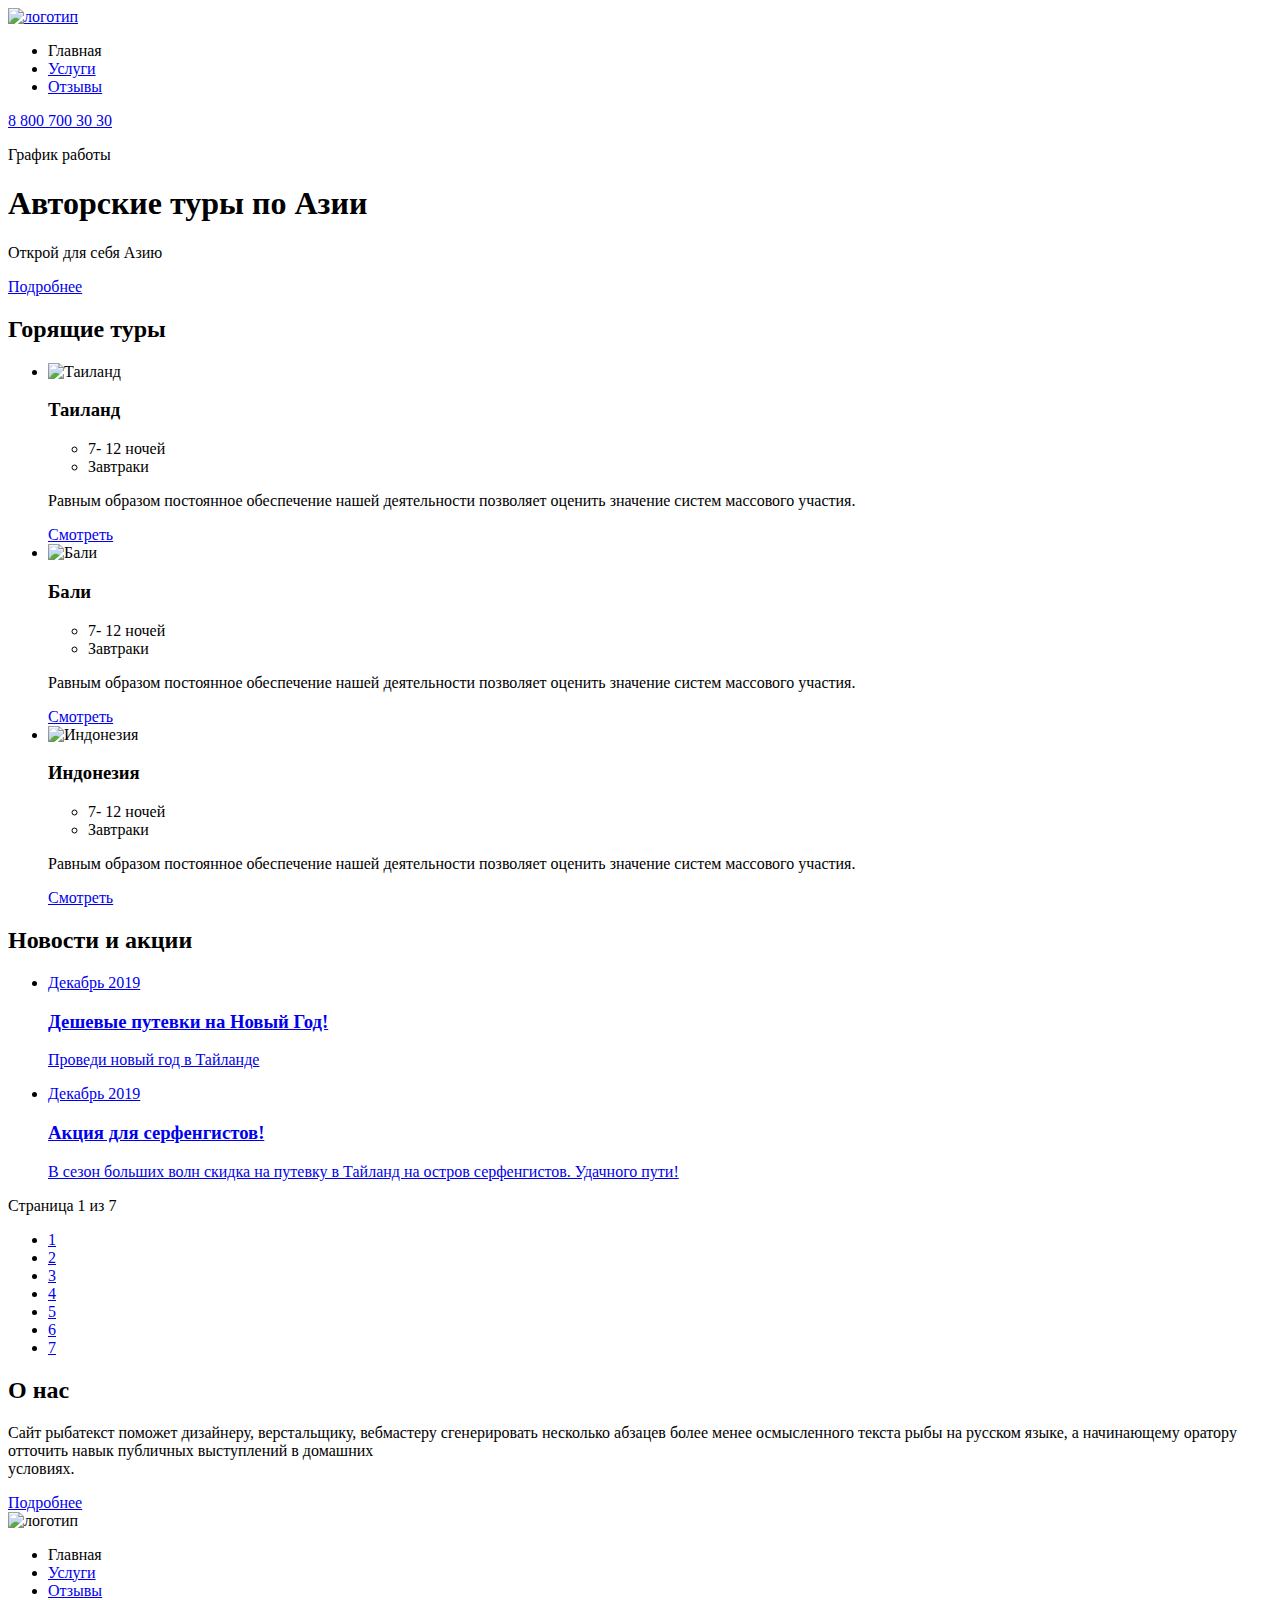
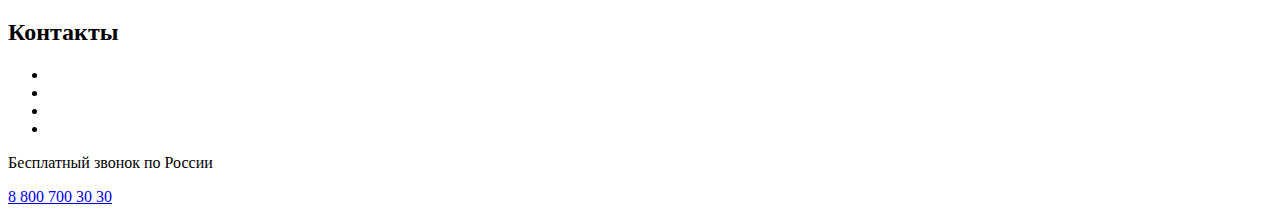
==== index.html @ 71db92aa "Add files via upload" ====
<!DOCTYPE html>
<html lang="ru">

<head>
    <meta charset="UTF-8">
    <meta name="viewport" content="width=device-width, initial-scale=1.0">
    <link rel="preconnect" href="https://fonts.googleapis.com">
    <link rel="preconnect" href="https://fonts.gstatic.com" crossorigin>
    <link href="https://fonts.googleapis.com/css2?family=Open+Sans:wght@400;600;700&display=swap" rel="stylesheet">
    <link href="css/main.css" rel="stylesheet">
    <title>Document</title>
</head>

<body class="page-body">
    <div class="wrapper">
        <header class="page-header">
            <div class="page-header__container container">
                <div class="menu-container">
                    <a href="#" class="page-header__logo logo">
                        <img src="img/logo.png" alt="логотип" class="logo__image">
                    </a>
                    <nav class="site-nav">
                        <ul class="site-nav__list">
                            <li class="site-nav__item">
                                <a class="site-nav__link">Главная</a>
                            </li>
                            <li>
                                <a href="#" class="site-nav__link">Услуги</a>
                            </li>
                            <li>
                                <a href="#" class="site-nav__link">Отзывы</a>
                            </li>
                        </ul>
                    </nav>
                </div>
                <div class="page-header__contacts contacts">
                    <a href="tel:+78007003030" class="contacts__link">8 800 700 30 30</a>
                    <p class="contacts__text">График работы</p>
                </div>
            </div>

        </header>
        <main class="page-main">
            <section class="promo container">
                <div class="promo__block">
                    <h1 class="promo__title">Авторские туры по Азии</h1>
                    <p class="promo__text">Открой для себя Азию</p>
                    <a href="#" class="promo__button button">Подробнее</a>
                </div>
            </section>
            <section class="offers container">
                <h2 class="offers__title section-title section-title--icon">Горящие туры</h2>
                <ul class="offers__list">
                    <li class="offers__item offer">
                        <img src="img/river.jpg" alt="Таиланд" class="offer__image">
                        <div class="offer__wrapper">
                            <h3 class="offer__title">Таиланд</h3>
                            <ul class="offer__services">
                                <li class="offer__service icon icon--calendar">7- 12 ночей</li>
                                <li class="offer__service icon icon--meal">Завтраки</li>
                            </ul>
                            <p class="offer__text">Равным образом постоянное обеспечение нашей деятельности позволяет
                                оценить
                                значение систем массового участия.</p>
                            <a href="#" class="offer__button button">Смотреть</a>
                        </div>
                    </li>
                    <li class="offers__item offer">
                        <img src="img/pool.jpg" alt="Бали" class="offer__image">
                        <div class="offer__wrapper">
                            <h3 class="offer__title">Бали</h3>
                            <ul class="offer__services">
                                <li class="offer__service icon icon--calendar">7- 12 ночей</li>
                                <li class="offer__service icon icon--meal">Завтраки</li>
                            </ul>
                            <p class="offer__text">Равным образом постоянное обеспечение нашей деятельности позволяет
                                оценить
                                значение систем массового участия.</p>
                            <a href="#" class="offer__button offer__button--active button">Смотреть</a>
                        </div>
                    </li>
                    <li class="offers__item offer">
                        <img src="img/ocean.jpg" alt="Индонезия" class="offer__image">
                        <div class="offer__wrapper">
                            <h3 class="offer__title">Индонезия</h3>
                            <ul class="offer__services">
                                <li class="offer__service icon icon--calendar">7- 12 ночей</li>
                                <li class="offer__service icon icon--meal">Завтраки</li>
                            </ul>
                            <p class="offer__text">Равным образом постоянное обеспечение нашей деятельности позволяет
                                оценить
                                значение систем массового участия.</p>
                            <a href="#" class="offer__button button">Смотреть</a>
                        </div>
                    </li>
                </ul>
            </section>
            <section class="news container">
                <h2 class="news__title section-title">Новости и акции</h2>
                <ul class="news__list">
                    <li class="news__item news__item--plane">
                        <a href="#">
                            <div class="news__block news__block--plane">
                                <p class="news__date">Декабрь 2019</p>
                                <h3 class="news__title">Дешевые путевки на Новый Год!</h3>
                                <p class="news__text">Проведи новый год в Тайланде</p>
                            </div>
                        </a>
                    </li>
                    <li class="news__item news__item--surf">
                        <a href="#">
                            <div class="news__block news__block--surf">
                                <p class="news__date">Декабрь 2019</p>
                                <h3 class="news__title">Акция для серфенгистов!</h3>
                                <p class="news__text">В сезон больших волн скидка на путевку в Тайланд на остров
                                    серфенгистов. Удачного пути!</p>
                            </div>
                        </a>
                    </li>
                </ul>

                <div class="paginator">
                    <div class="paginator__display">Страница 1 из 7</div>
                    <ul class="paginator__list">
                        <li class="paginator__item">
                            <a href="#" class="paginator__link paginator__link--active">1</a>
                        </li>
                        <li class="paginator__item">
                            <a href="#" class="paginator__link">2</a>
                        </li>
                        <li class="paginator__item">
                            <a href="#" class="paginator__link">3</a>
                        </li>
                        <li class="paginator__item">
                            <a href="#" class="paginator__link">4</a>
                        </li>
                        <li class="paginator__item">
                            <a href="#" class="paginator__link">5</a>
                        </li>
                        <li class="paginator__item">
                            <a href="#" class="paginator__link">6</a>
                        </li>
                        <li class="paginator__item">
                            <a href="#" class="paginator__link">7</a>
                        </li>

                    </ul>
                </div>
            </section>

            <section class="about-us about-us-wrapper container picture">
                <div class="about-us__container">
                    <div class="about-us__content-block">
                        <h2 class="about-us__title">О нас</h2>
                        <p class="about-us__text">
                            Сайт рыбатекст поможет дизайнеру, верстальщику, вебмастеру сгенерировать
                            несколько абзацев более менее осмысленного текста рыбы на русском языке,
                            а начинающему оратору отточить навык публичных выступлений в домашних<br> условиях.
                        </p>
                        <a href="#" class="about-us__button button">Подробнее</a>
                    </div>
                </div>
            </section>

        </main>
        <footer class="page-footer container line">
            <div class="page-footer__container">
                <div class="page-footer__nav-container">
                    <a class="page-footer__logo logo">
                        <img src="img/logo.png" alt="логотип" class="logo__image">
                    </a>
                    <nav class="site-nav">
                        <ul class="site-nav__list">
                            <li class="site-nav__item">
                                <a class="site-nav__link">Главная</a>
                            </li>
                            <li class="site-nav__item">
                                <a href="#" class="site-nav__link">Услуги</a>
                            </li>
                            <li class="site-nav__item">
                                <a href="#" class="site-nav__link">Отзывы</a>
                            </li>
                        </ul>
                    </nav>
                </div>
                <section class="page-footer__contacts contacts">
                    <h2 class="visually-hidden">Контакты</h2>
                    <ul class="contacts__list share">
                        <li class="share__item">
                            <a href="#" class="share__link share__link--tg">
                            </a>
                        </li>
                        <li class="share__item">
                            <a href="#" class="share__link share__link--vk">
                            </a>
                        </li>
                        <li class="share__item">
                            <a href="#" class="share__link share__link--fb">
                            </a>
                        </li>
                        <li class="share__item">
                            <a href="#" class="share__link share__link--inst">
                            </a>
                        </li>
                    </ul>
                    <div class="contacts__tel">
                        <p class="contacts__description">Бесплатный звонок по России</p>
                        <a href="tel:+78007003030" class="contacts__link">8 800 700 30 30</a>
                    </div>
                </section>
            </div>
        </footer>
    </div>
</body>

</html>
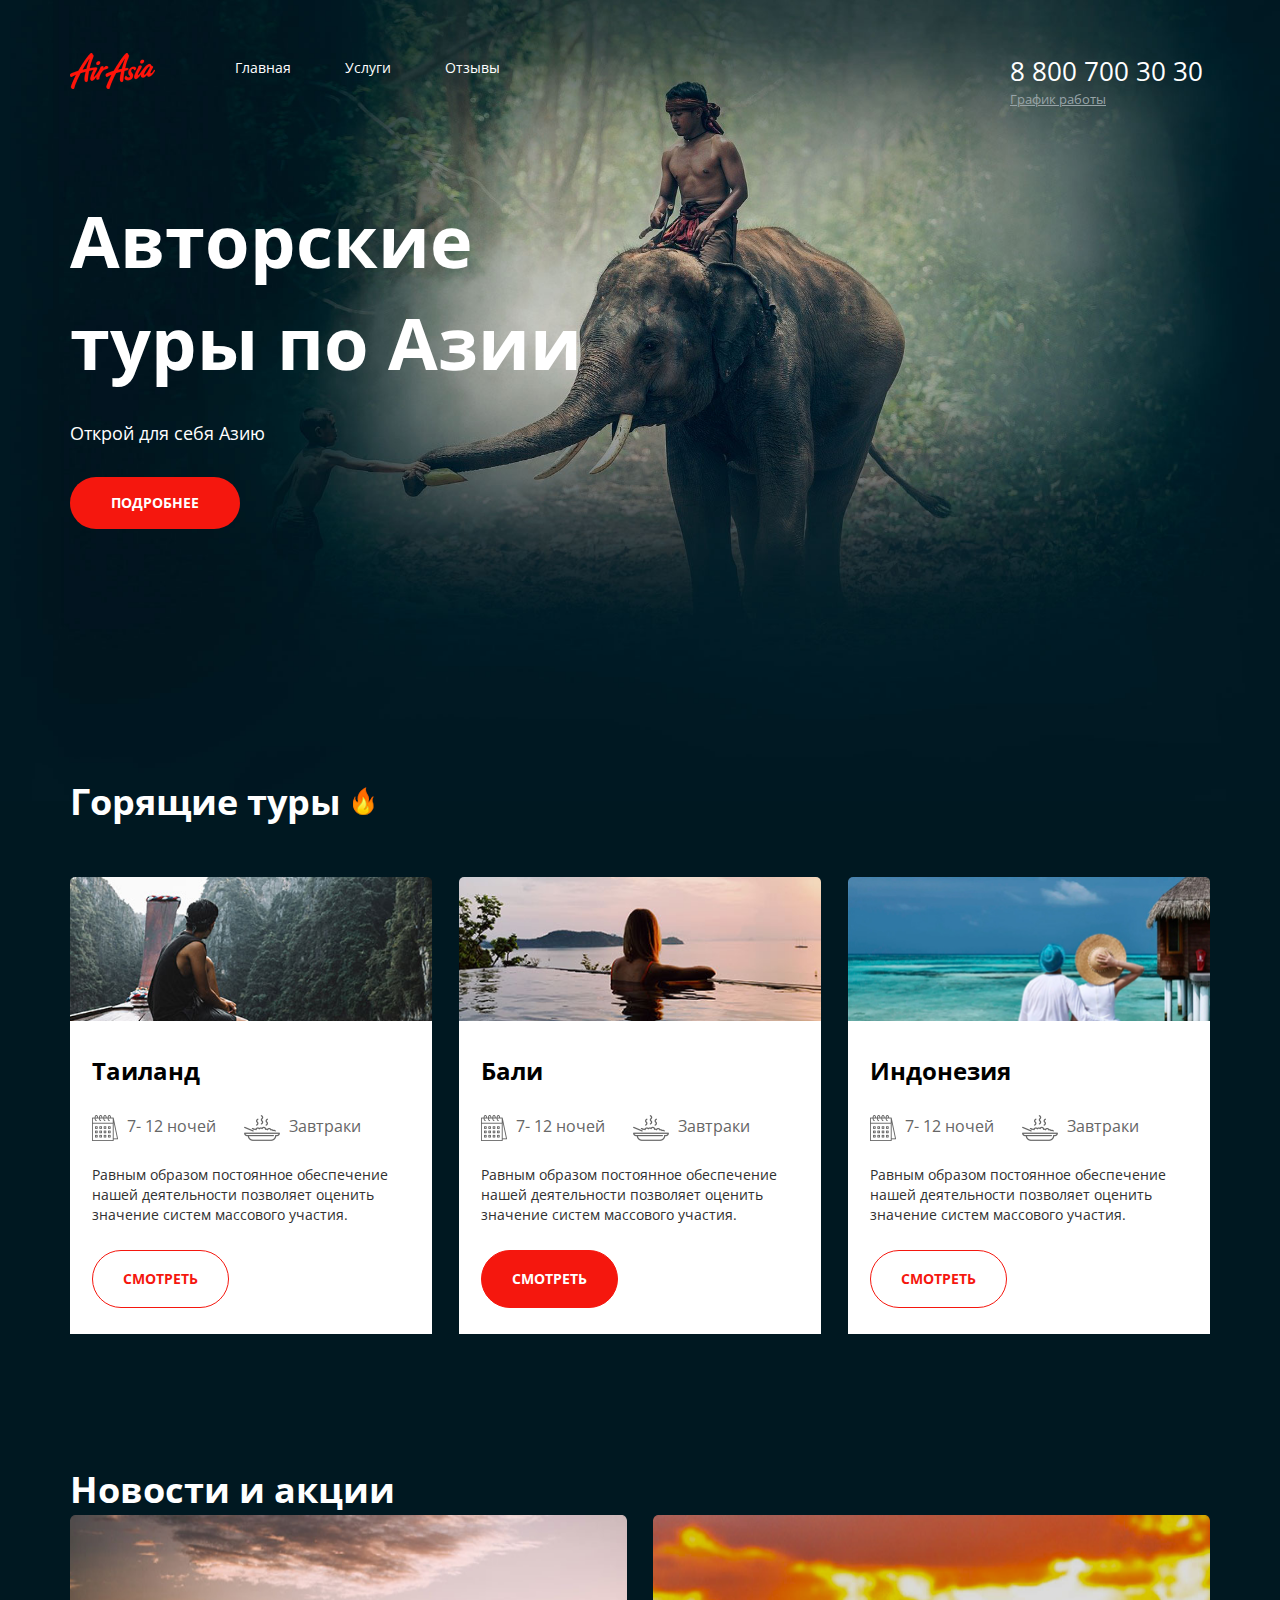
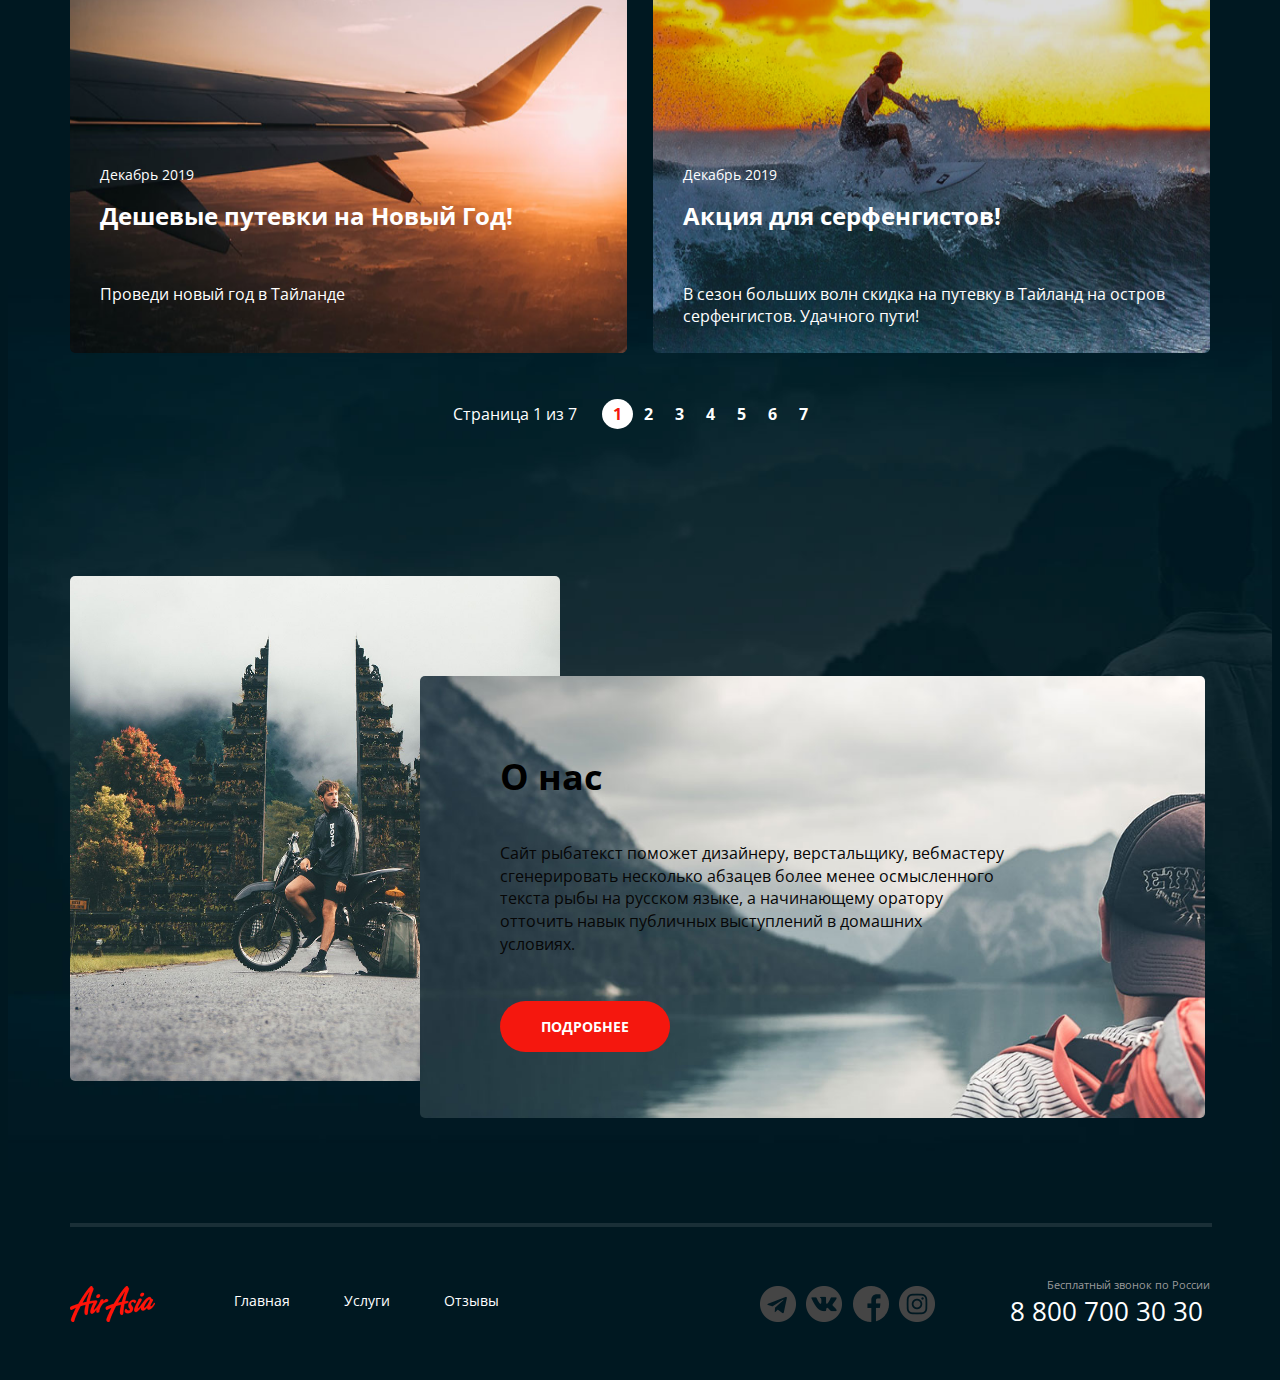
==== commit 8c3cf310: "Add files via upload" ====
--- a/index.html
+++ b/index.html
@@ -96,7 +96,7 @@
                 </ul>
             </section>
             <section class="news container">
-                <h2 class="news__title section-title">Новости и акции</h2>
+                <h2 class="news__main-title section-title">Новости и акции</h2>
                 <ul class="news__list">
                     <li class="news__item news__item--plane">
                         <a href="#">
--- a/css/main.css
+++ b/css/main.css
@@ -0,0 +1,494 @@
+html {
+    height: 100%;
+    box-sizing: border-box;
+}
+
+body {
+    background-color: #001821;
+    background-image: url("../img/main-theme.png");
+    background-size: 100%;
+    background-repeat: no-repeat;
+    font-family: 'Open Sans', Arial, sans-serif;
+    font-weight: 400;
+    color: #fff;
+    line-height: 1.42;
+    -webkit-font-smoothing: antialiased;
+    -moz-osx-font-smoothig: grayscale;
+}
+
+.wrapper {
+    background-image: url("../img/bottom-pic.jpg");
+    background-repeat: no-repeat;
+    background-position: 60% 90%;
+}
+
+h1,
+h2,
+h3,
+h4,
+h5,
+h6 {
+    margin: 0;
+}
+
+p {
+    margin-top: 0;
+}
+
+a {
+    text-decoration: none;
+    color: #ffffff;
+}
+
+ul {
+    list-style: none;
+    padding: 0;
+    margin: 0;
+}
+
+img {
+    max-width: 100%;
+    height: auto;
+}
+
+.container {
+    margin: 0 auto;
+    max-width: 1140px;
+    width: 95%;
+}
+
+.button {
+    border: 1px solid transparent;
+    background-color: #f5170e;
+    border-radius: 35px;
+    padding: 15px 40px;
+    display: inline-block;
+    vertical-align: middle;
+    text-transform: uppercase;
+    font-size: 14px;
+    font-weight: 700;
+    cursor: pointer;
+}
+
+.page-header {
+    min-height: 125px;
+    margin-bottom: 46px;
+}
+
+.page-header__container {
+    display: flex;
+    align-items: flex-start;
+    gap: 510px;
+    padding-top: 45px;
+} 
+
+.menu-container {
+    display: flex;
+    gap: 80px;
+}
+
+.site-nav__list {
+    display: flex;
+    justify-content: space-between;
+    flex-wrap: wrap;
+    min-width: 265px;
+    padding-top: 5px;
+    font-size: 14px;
+}
+
+.site-nav__link:hover {
+    color: #da0100;
+}
+
+.logo {
+    height: 36px;
+    width: 85px;
+}
+
+.page-header__contacts {
+    min-width: 192px;
+}
+
+.contacts__link {
+    font-size: 26px;
+}
+
+.contacts__text {
+    font-size: 13px;
+    color: #98a4a8;
+    text-decoration: underline;
+}
+
+.contacts__text:hover {
+    color: #fff;
+}
+
+.promo__block {
+    padding-top: 10px; 
+    margin-bottom: 247px;
+    width: 515px;
+}
+
+.promo__title {
+    font-size: 72px;
+    margin-bottom: 28px;
+}
+
+.promo__text {
+    font-size: 18px;
+    margin-bottom: 30px;
+}
+
+.offers__title {
+    margin-bottom: 50px;
+}
+
+.section-title {
+    font-size: 36px;
+    font-weight: 700;
+    display: flex;
+    align-items: center;
+    column-gap: 12px;
+}
+
+* {
+    box-sizing: inherit;
+}
+
+.section-title--icon:after {
+    content: "";
+    display: block;
+    width: 21px;
+    height: 28px;
+    background-image: url('../img/flame.png');
+}
+
+.offers {
+    margin-bottom: 130px;
+}
+
+.offers__list {
+    display: flex;
+    justify-content: space-between;
+}
+
+.offers__item {
+    max-width: 362px;
+    width: 100%;
+}
+
+.offer__title {
+    margin-bottom: 27px;
+    font-size: 24px;
+    color: #000;
+}
+
+.offer__image {
+    height: 144px;
+    width: 100%;
+    display: block;
+    object-fit: cover;
+    object-position: 50% 25%;
+    border-top-left-radius: 5px;
+    border-top-right-radius: 5px;
+}
+
+.offer__wrapper {
+    background-color: #ffffff;
+    padding-top: 33px;
+    padding-bottom: 26px;
+    padding-left: 22px;
+    padding-right: 22x;
+}
+
+.offer__services {
+    display: flex;
+    align-items: center;
+    gap: 28px;
+    margin-bottom: 24px;
+    color: #666;
+}
+
+.icon {
+    display: flex;
+    gap: 9px;
+}
+
+.icon:before {
+    content: "";
+    display: block;
+    flex-shrink: 0;
+    height: 26px;
+    width: auto;
+    background-size: contain;
+    background-repeat: no-repeat;
+}
+
+.icon--calendar:before {
+    background-image: url("../img/calendar.png");
+    width: 26px;
+}
+
+.icon--meal:before {
+    background-image: url("../img/meal.png");
+    width: 36px;
+}
+
+.offer__text {
+    margin-bottom: 25px;
+    width: 325px;
+    font-size: 14px;
+    color: #303030;
+}
+
+.offer__button {
+    color: #f5170e;
+    background-color: #fff;
+    padding: 18px 30px;
+    border: 1px solid #f5170e;
+}
+
+.offer__button--active {
+    background-color: #f5170e;
+    color: #ffffff;
+}
+
+.news {
+    margin-bottom: 125px;
+}
+
+.news__title {
+    margin-bottom: 500px;
+}
+
+.news__list {
+    display: flex;
+    justify-content: space-between;
+    margin-bottom: 50px;
+}
+
+.news__item {
+    width: 557px;
+    background-repeat: no-repeat;
+    background-size: 100% 100%;
+    border-radius: 5px;
+}
+
+.news__item--plane {
+    background-image: url("../img/plain.png");
+}
+
+.news__item--surf {
+    background-image: url("../img/surfer.png");
+}
+
+.news__block {
+    padding-top: 250px;
+    padding-left: 30px;
+    padding-right: 27px;;
+    padding-bottom: 25px;
+}
+
+.news__text {
+    padding: 0;
+    margin: 0;
+    font-size: 16px;
+}
+
+.news__date {
+    font-size: 14px;
+    margin-bottom: 14px;
+}
+
+.news__title {
+    font-size: 24px;
+    margin-bottom: 50px;
+ }
+
+.paginator {
+    display: flex;
+    gap: 25px;
+    margin: 0 auto;
+    width: 375px;
+    padding-bottom: 25px;
+}
+
+.paginator__list {
+    display: flex;
+    justify-content: space-between;
+ }
+
+.paginator__item {
+    font-size: 16px;
+ }
+
+.paginator__link {
+    font-weight: 700;
+    background-color: transparent;
+    width: 32px;
+    height: 32px;
+    padding: 4px 11px;
+    border-radius: 50%;
+    cursor: pointer;
+}
+
+.paginator__link--active,
+.paginator__link:active {
+    background-color: #fff;
+    width: 32px;
+    height: 32px;
+    padding: 4px 11px;
+    color: #f5170e;
+    border-radius: 50%;
+}
+
+.about-us__title {
+    color: #000;
+    font-size: 36px;
+    margin-bottom: 40px;
+}
+
+.about-us__text {
+    color: #060606;
+    font-size: 16px;
+    margin-bottom: 45px;
+}
+
+.about-us__container {
+    width: 785px;
+    margin-top: 100px;
+    margin-left: -140px;
+    background-image: url("../img/mountains.jpg");
+    background-repeat: no-repeat;
+    background-size: 785px;
+    border-radius: 5px;
+}
+
+.about-us__content-block {
+    padding-top: 75px;
+    padding-left: 80px;
+    padding-right: 192px;
+    padding-bottom: 66px;
+}
+
+.picture {
+    display: flex;
+}
+
+.picture:before {
+    content: "";
+    align-self: flex-start;
+    background-image: url("../img/gates.jpg");
+    background-repeat: no-repeat;
+    background-size: 490px 505px;
+    width: 490px;
+    min-height: 505px;
+    border-radius: 5px;
+}
+
+.about-us-wrapper {
+    margin-bottom: 105px;
+}
+
+.page-footer__container {
+    display: flex;
+    justify-content: space-between;
+    align-items: center;
+    padding: 50px 0;
+}
+
+.page-footer__nav-container {
+    display: flex;
+    gap: 79px;
+}
+
+.visually-hidden {
+    position: absolute;
+    width: 1px;
+    height: 1px;
+    margin: -1px;
+    border: 0;
+    padding: 0;
+    white-space: nowrap;
+    clip-path: inset(100%);
+    clip: rect(0 0 0 0);
+    overflow: hidden;
+}
+
+.logo-div {
+    min-height: 85px;
+    width: 36px;
+}
+
+.page-footer__contacts {
+    display: flex;
+    min-width: 450px;
+    justify-content: space-between;
+}
+
+.share {
+    display: flex;
+    justify-content: space-between;
+    align-items: center;
+    width: 175px;
+}
+
+.contacts__description {
+    font-size: 11px;
+    text-align: right;
+    color: #9a9a9a;
+    margin: 0;
+    padding: 0;
+}
+
+.contacts__tel {
+    min-width: 200px;
+}
+
+.line:before {
+    content: "";
+    display: block;
+    width: 1142px;
+    height: 4px;
+    background-color: #fff;
+    opacity: 0.1;
+}
+
+.share__link {
+    display: block;
+    width: 36px;
+    height: 36px;
+    background-size: 100%;
+}
+
+.share__link--tg {
+    background-image: url("../img/t.png");
+}
+
+.share__link--tg:hover {
+    background-image: url("../img/t-hover.png");
+}
+
+.share__link--vk {
+    background-image: url("../img/vk.png");
+}
+
+.share__link--vk:hover {
+    background-image: url("../img/vk-hover.png");
+}
+
+.share__link--fb {
+    background-image: url("../img/fb.png");
+}
+
+.share__link--fb:hover {
+    background-image: url("../img/fb-hover.png");
+}
+
+.share__link--inst {
+    background-image: url("../img/in.png");
+}
+
+.share__link--inst:hover {
+    background-image: url("../img/in-hover.png");
+}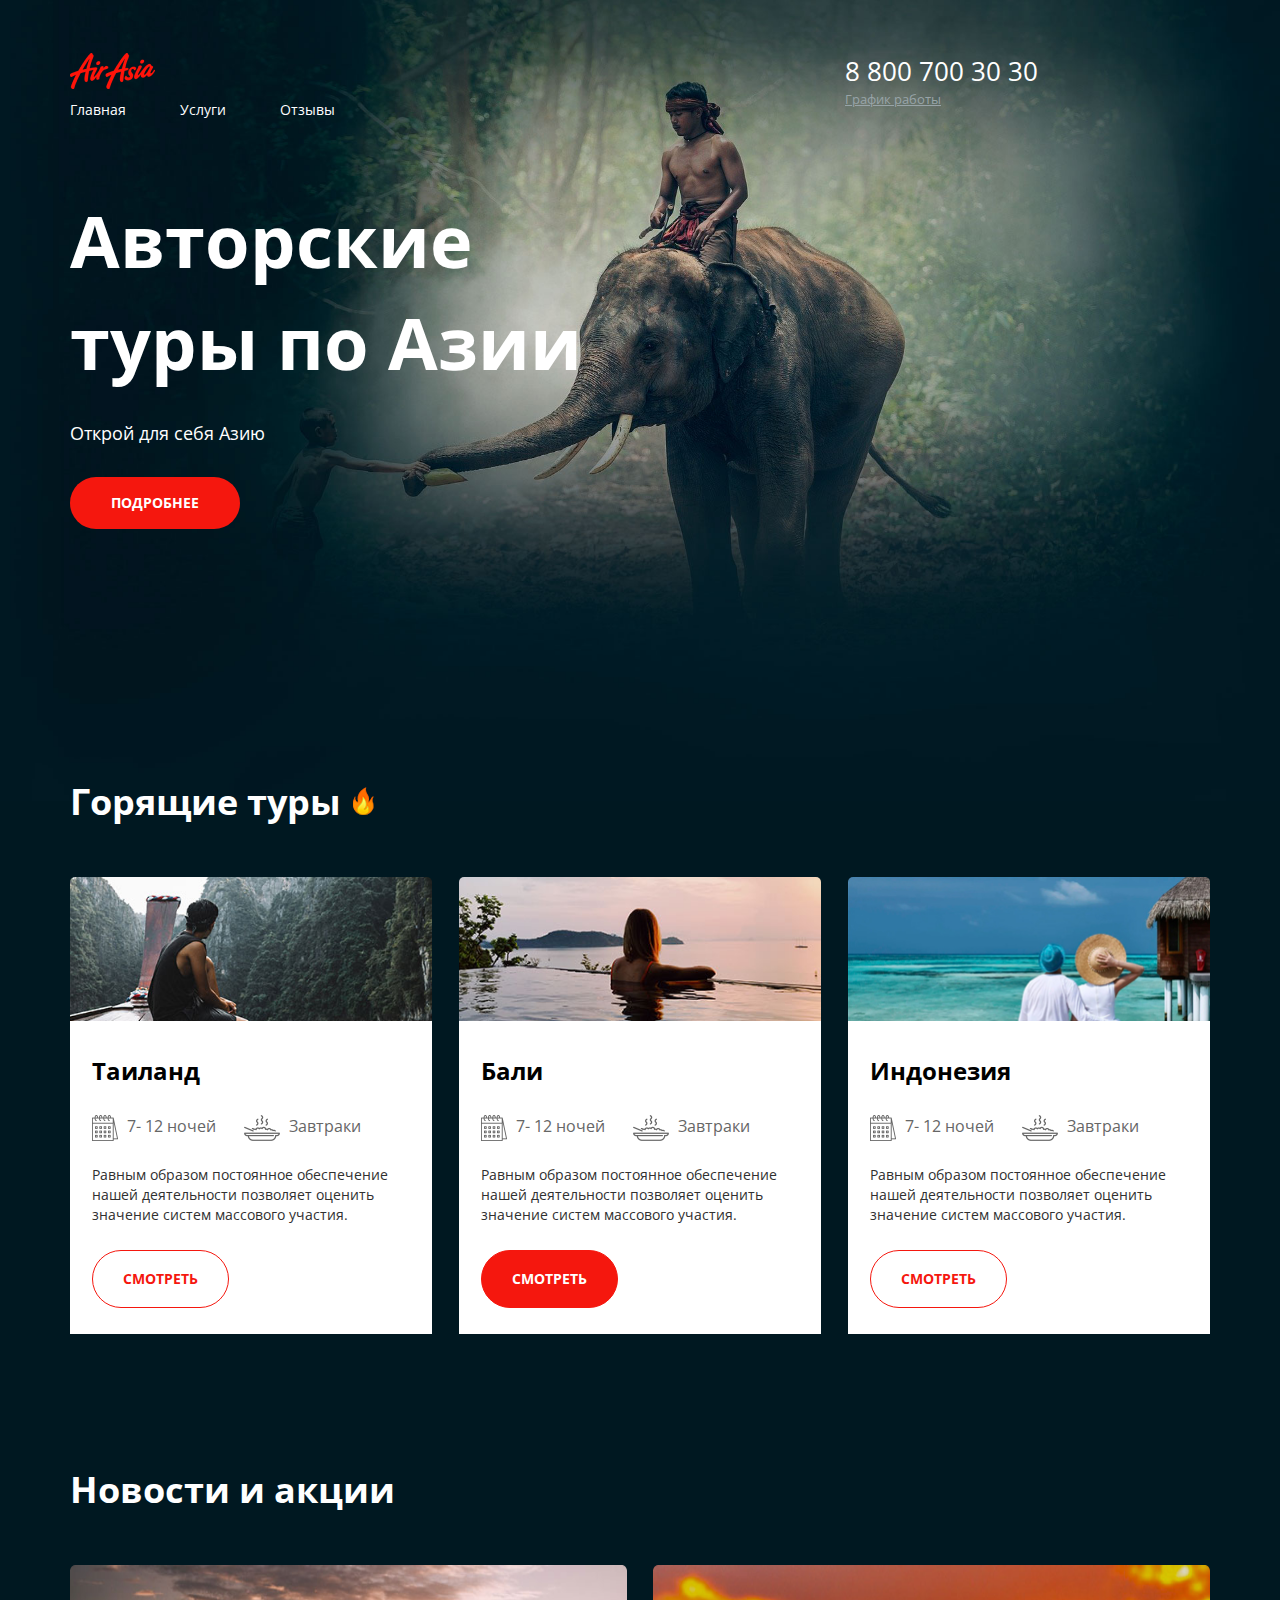
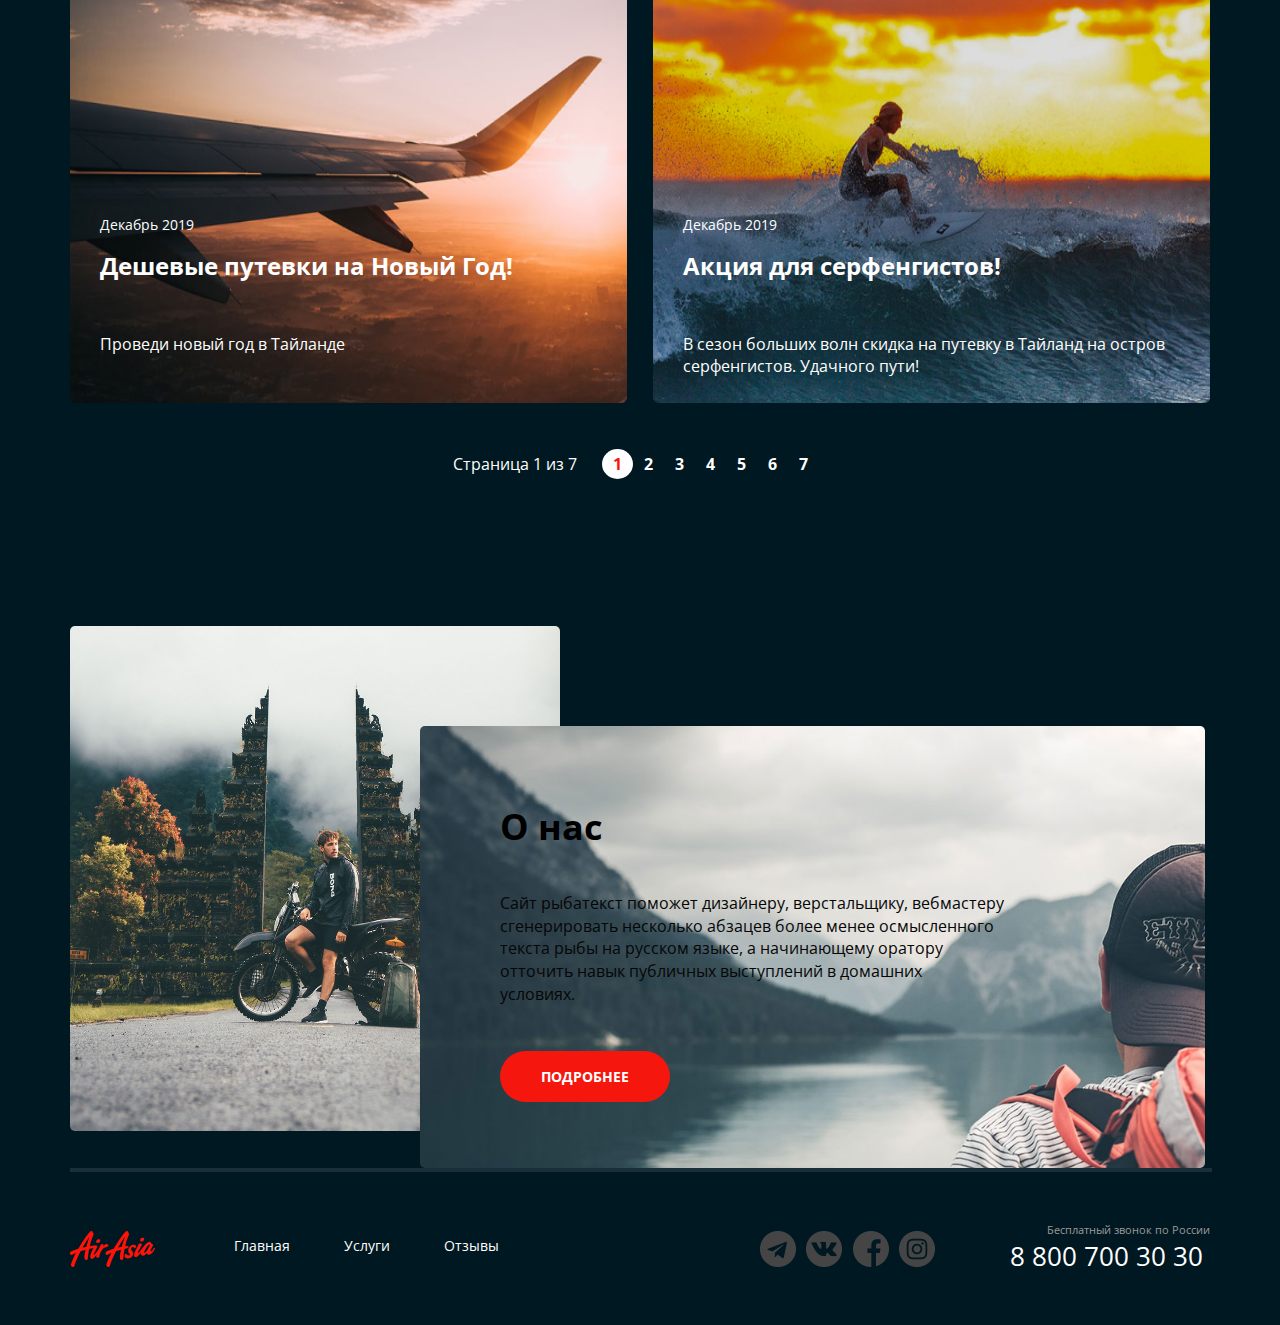
==== commit ca6e9086: "Add files via upload" ====
--- a/index.html
+++ b/index.html
@@ -6,16 +6,35 @@
     <meta name="viewport" content="width=device-width, initial-scale=1.0">
     <link rel="preconnect" href="https://fonts.googleapis.com">
     <link rel="preconnect" href="https://fonts.gstatic.com" crossorigin>
-    <link href="https://fonts.googleapis.com/css2?family=Open+Sans:wght@400;600;700&display=swap" rel="stylesheet">
-    <link href="css/main.css" rel="stylesheet">
-    <title>Document</title>
+    <link rel="stylesheet" href="https://fonts.googleapis.com/css2?family=Open+Sans:wght@400;600;700&display=swap">
+    <link rel="stylesheet" href="css/layout/normalize.css">
+    <link rel="stylesheet" href="css/layout/base.css">
+    <link rel="stylesheet" href="css/blocks/page-header.css">
+    <link rel="stylesheet" href="css/blocks/site-nav.css">
+    <link rel="stylesheet" href="css/blocks/contacts.css">
+    <link rel="stylesheet" href="css/blocks/promo.css">
+    <link rel="stylesheet" href="css/blocks/offers.css">
+    <link rel="stylesheet" href="css/blocks/offer.css">
+    <link rel="stylesheet" href="css/blocks/icon.css">
+    <link rel="stylesheet" href="css/blocks/section-title.css">
+    <link rel="stylesheet" href="css/blocks/news.css">
+    <link rel="stylesheet" href="css/blocks/paginator.css">
+    <link rel="stylesheet" href="css/blocks/about-us.css">
+    <link rel="stylesheet" href="css/blocks/picture.css">
+    <link rel="stylesheet" href="css/blocks/page-footer.css">
+    <link rel="stylesheet" href="css/blocks/share.css">
+    <link rel="stylesheet" href="css/blocks/visually-hidden.css">
+    <link rel="stylesheet" href="css/blocks/line.css">
+    <link rel="stylesheet" href="css/blocks/page-title.css">
+    <link rel="stylesheet" href="css/main.css">
+    <title>Главная</title>
 </head>
 
 <body class="page-body">
-    <div class="wrapper">
-        <header class="page-header">
+    <div class="main-wrapper">
+        <header class="page-header page-header--main">
             <div class="page-header__container container">
-                <div class="menu-container">
+                <div class="page-header__menu-container">
                     <a href="#" class="page-header__logo logo">
                         <img src="img/logo.png" alt="логотип" class="logo__image">
                     </a>
@@ -25,7 +44,7 @@
                                 <a class="site-nav__link">Главная</a>
                             </li>
                             <li>
-                                <a href="#" class="site-nav__link">Услуги</a>
+                                <a href="services.html" class="site-nav__link">Услуги</a>
                             </li>
                             <li>
                                 <a href="#" class="site-nav__link">Отзывы</a>
@@ -43,7 +62,7 @@
         <main class="page-main">
             <section class="promo container">
                 <div class="promo__block">
-                    <h1 class="promo__title">Авторские туры по Азии</h1>
+                    <h1 class="promo__title page-title">Авторские туры по Азии</h1>
                     <p class="promo__text">Открой для себя Азию</p>
                     <a href="#" class="promo__button button">Подробнее</a>
                 </div>
@@ -80,7 +99,7 @@
                         </div>
                     </li>
                     <li class="offers__item offer">
-                        <img src="img/ocean.jpg" alt="Индонезия" class="offer__image">
+                        <img src="img/ocean.jpg" alt="Индонезия" class="offer__image offer__image--ocean">
                         <div class="offer__wrapper">
                             <h3 class="offer__title">Индонезия</h3>
                             <ul class="offer__services">
@@ -119,7 +138,7 @@
                     </li>
                 </ul>
 
-                <div class="paginator">
+                <div class="news__paginator paginator paginator--main-page">
                     <div class="paginator__display">Страница 1 из 7</div>
                     <ul class="paginator__list">
                         <li class="paginator__item">
@@ -148,7 +167,7 @@
                 </div>
             </section>
 
-            <section class="about-us about-us-wrapper container picture">
+            <section class="about-us about-wrapper container picture">
                 <div class="about-us__container">
                     <div class="about-us__content-block">
                         <h2 class="about-us__title">О нас</h2>
@@ -163,53 +182,55 @@
             </section>
 
         </main>
-        <footer class="page-footer container line">
-            <div class="page-footer__container">
-                <div class="page-footer__nav-container">
-                    <a class="page-footer__logo logo">
-                        <img src="img/logo.png" alt="логотип" class="logo__image">
-                    </a>
-                    <nav class="site-nav">
-                        <ul class="site-nav__list">
-                            <li class="site-nav__item">
-                                <a class="site-nav__link">Главная</a>
-                            </li>
-                            <li class="site-nav__item">
-                                <a href="#" class="site-nav__link">Услуги</a>
-                            </li>
-                            <li class="site-nav__item">
-                                <a href="#" class="site-nav__link">Отзывы</a>
+        <div class="wrapper-footer">
+            <footer class="page-footer container line">
+                <div class="page-footer__container">
+                    <div class="page-footer__nav-container">
+                        <a class="page-footer__logo logo">
+                            <img src="img/logo.png" alt="логотип" class="logo__image">
+                        </a>
+                        <nav class="site-nav page-footer__nav">
+                            <ul class="site-nav__list">
+                                <li class="site-nav__item">
+                                    <a class="site-nav__link">Главная</a>
+                                </li>
+                                <li class="site-nav__item">
+                                    <a href="services.html" class="site-nav__link">Услуги</a>
+                                </li>
+                                <li class="site-nav__item">
+                                    <a href="#" class="site-nav__link">Отзывы</a>
+                                </li>
+                            </ul>
+                        </nav>
+                    </div>
+                    <section class="page-footer__contacts contacts">
+                        <h2 class="visually-hidden">Контакты</h2>
+                        <ul class="contacts__list share">
+                            <li class="share__item">
+                                <a href="#" class="share__link share__link--tg">
+                                </a>
+                            </li>
+                            <li class="share__item">
+                                <a href="#" class="share__link share__link--vk">
+                                </a>
+                            </li>
+                            <li class="share__item">
+                                <a href="#" class="share__link share__link--fb">
+                                </a>
+                            </li>
+                            <li class="share__item">
+                                <a href="#" class="share__link share__link--inst">
+                                </a>
                             </li>
                         </ul>
-                    </nav>
-                </div>
-                <section class="page-footer__contacts contacts">
-                    <h2 class="visually-hidden">Контакты</h2>
-                    <ul class="contacts__list share">
-                        <li class="share__item">
-                            <a href="#" class="share__link share__link--tg">
-                            </a>
-                        </li>
-                        <li class="share__item">
-                            <a href="#" class="share__link share__link--vk">
-                            </a>
-                        </li>
-                        <li class="share__item">
-                            <a href="#" class="share__link share__link--fb">
-                            </a>
-                        </li>
-                        <li class="share__item">
-                            <a href="#" class="share__link share__link--inst">
-                            </a>
-                        </li>
-                    </ul>
-                    <div class="contacts__tel">
-                        <p class="contacts__description">Бесплатный звонок по России</p>
-                        <a href="tel:+78007003030" class="contacts__link">8 800 700 30 30</a>
-                    </div>
-                </section>
-            </div>
-        </footer>
+                        <div class="contacts__tel page-footer__tel">
+                            <p class="contacts__description page-footer__description">Бесплатный звонок по России</p>
+                            <a href="tel:+78007003030" class="contacts__link">8 800 700 30 30</a>
+                        </div>
+                    </section>
+                </div>
+            </footer>
+        </div>
     </div>
 </body>
 
--- a/css/main.css
+++ b/css/main.css
@@ -300,6 +300,11 @@
     margin-bottom: 14px;
 }
 
+.news__main-title {
+    font-size: 36px;
+    margin-bottom: 50px;
+}
+
 .news__title {
     font-size: 24px;
     margin-bottom: 50px;
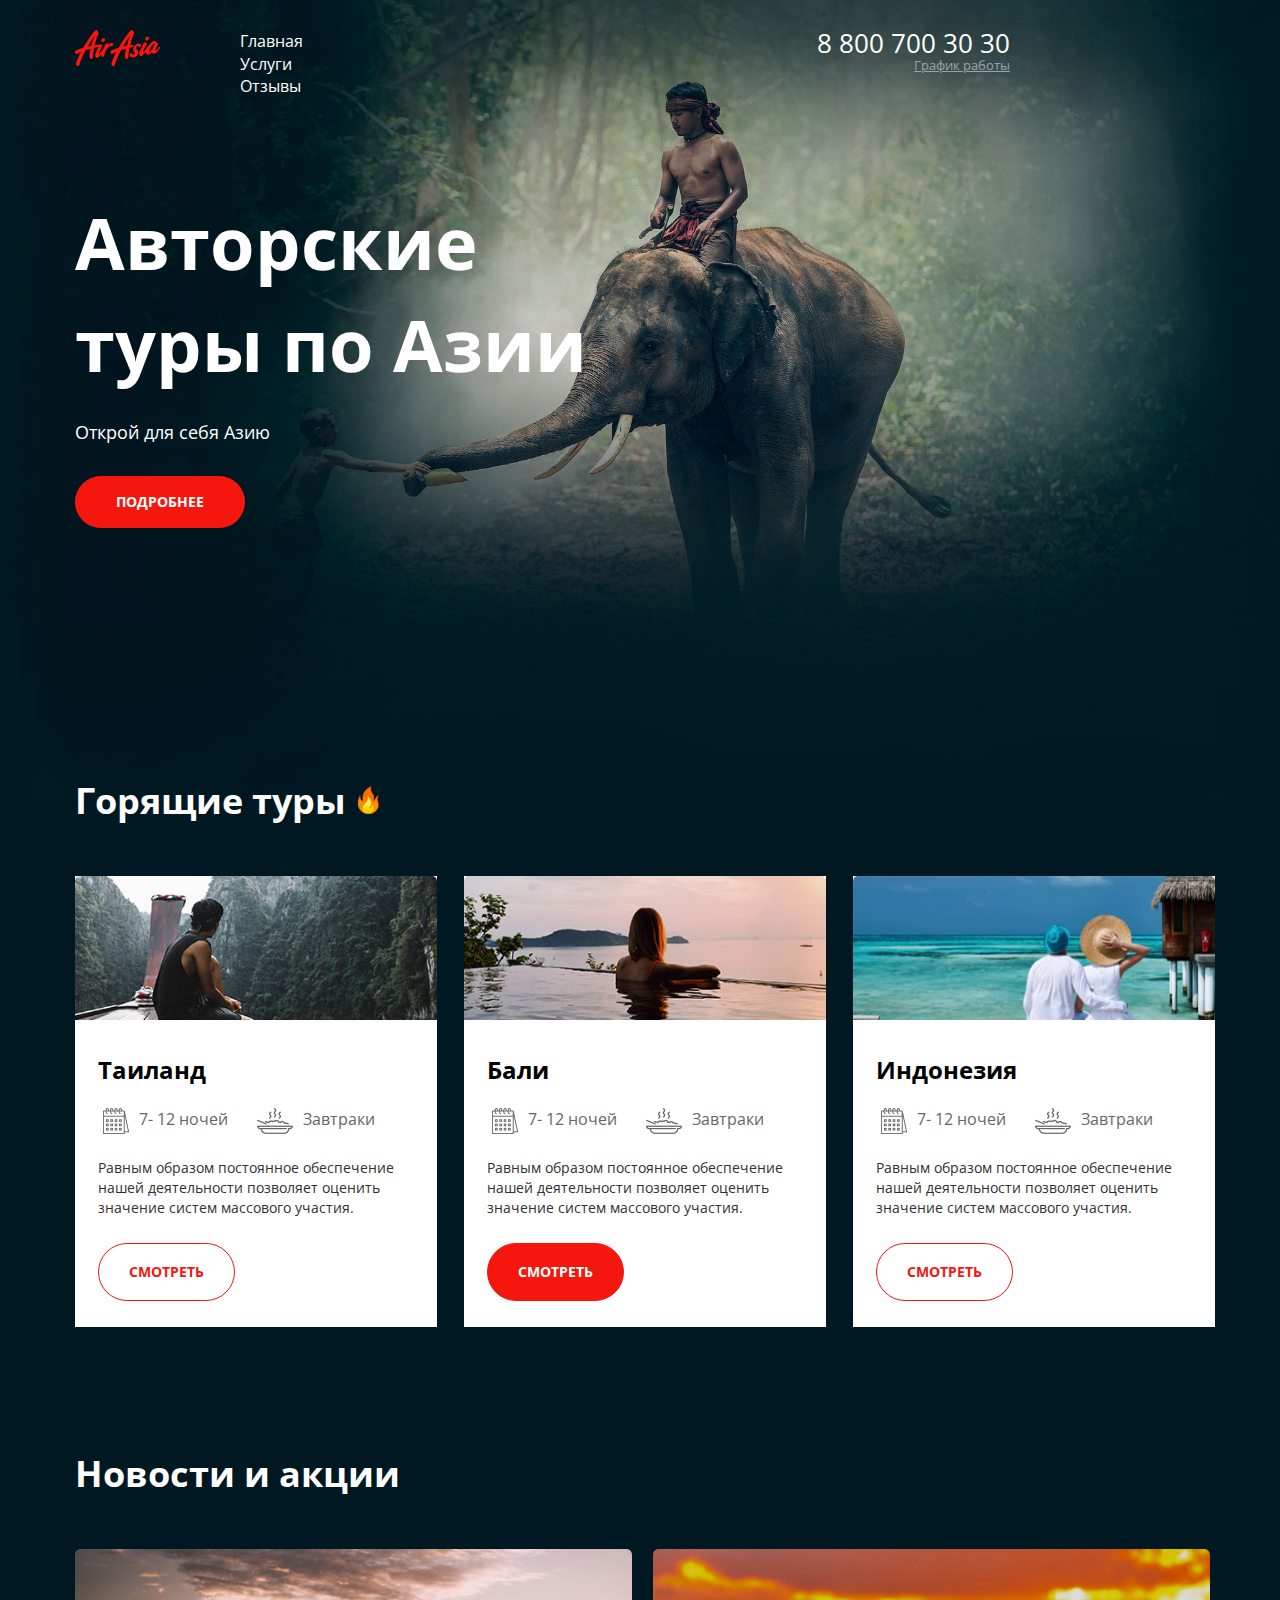
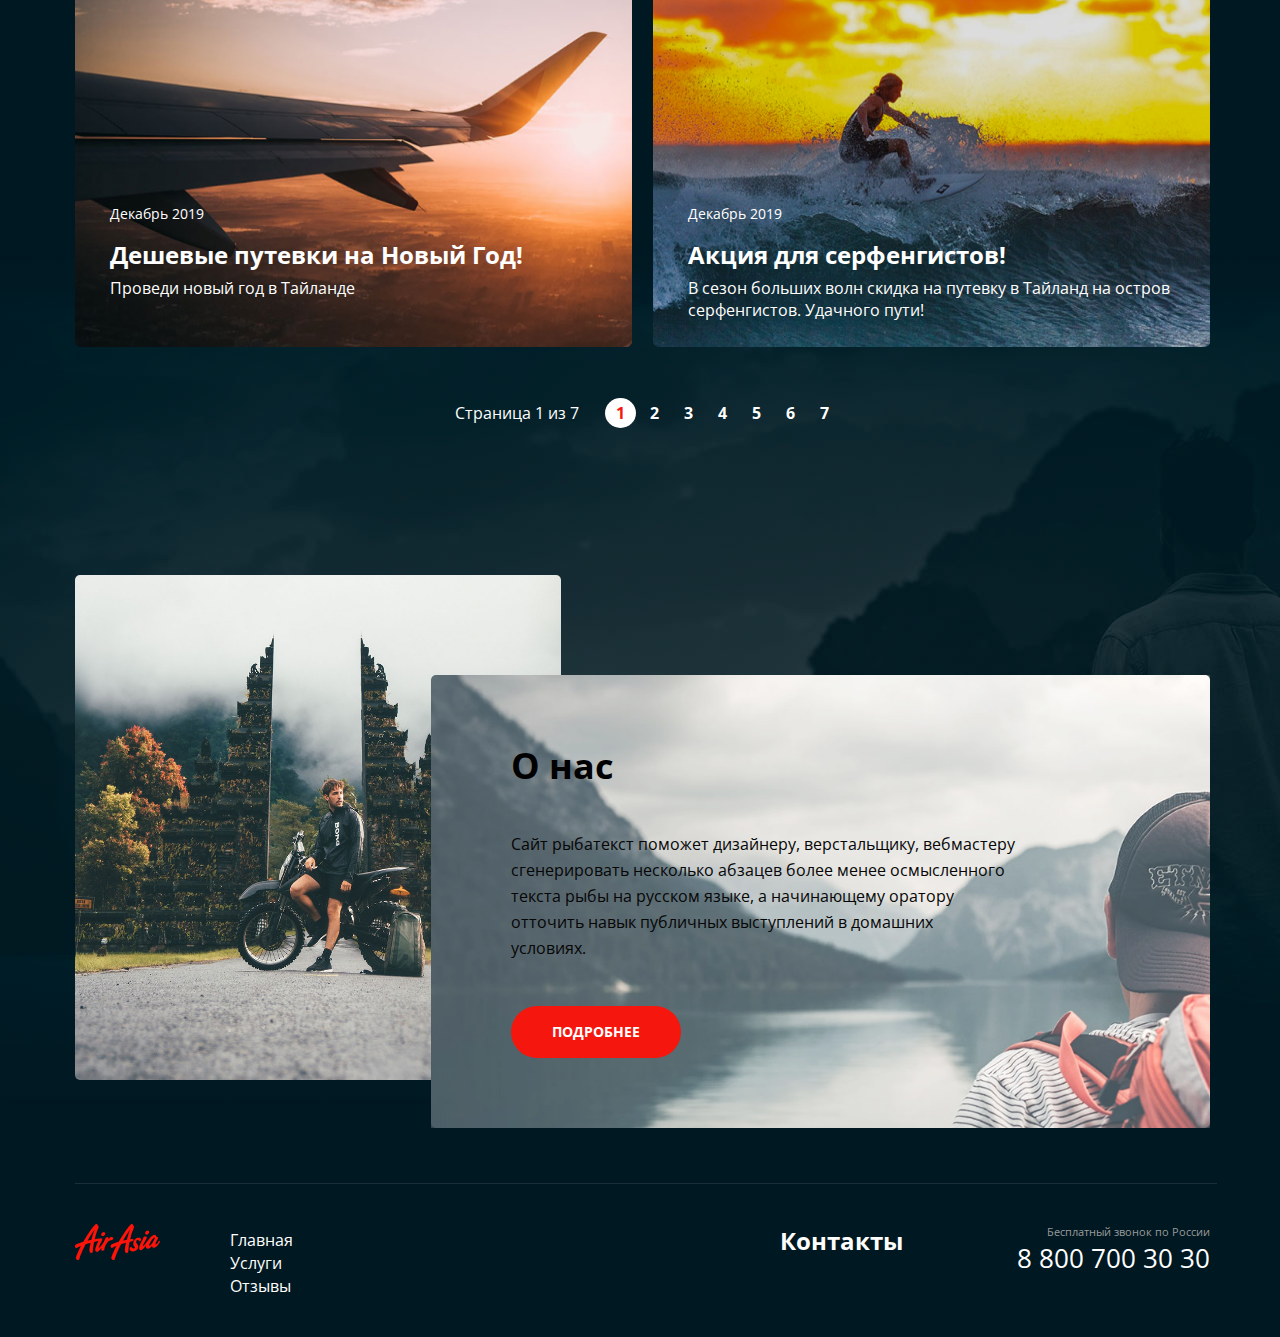
==== commit e59079cf: "Add files via upload" ====
--- a/index.html
+++ b/index.html
@@ -7,26 +7,26 @@
     <link rel="preconnect" href="https://fonts.googleapis.com">
     <link rel="preconnect" href="https://fonts.gstatic.com" crossorigin>
     <link rel="stylesheet" href="https://fonts.googleapis.com/css2?family=Open+Sans:wght@400;600;700&display=swap">
-    <link rel="stylesheet" href="css/layout/normalize.css">
-    <link rel="stylesheet" href="css/layout/base.css">
-    <link rel="stylesheet" href="css/blocks/page-header.css">
-    <link rel="stylesheet" href="css/blocks/site-nav.css">
-    <link rel="stylesheet" href="css/blocks/contacts.css">
-    <link rel="stylesheet" href="css/blocks/promo.css">
-    <link rel="stylesheet" href="css/blocks/offers.css">
-    <link rel="stylesheet" href="css/blocks/offer.css">
-    <link rel="stylesheet" href="css/blocks/icon.css">
-    <link rel="stylesheet" href="css/blocks/section-title.css">
-    <link rel="stylesheet" href="css/blocks/news.css">
-    <link rel="stylesheet" href="css/blocks/paginator.css">
-    <link rel="stylesheet" href="css/blocks/about-us.css">
-    <link rel="stylesheet" href="css/blocks/picture.css">
-    <link rel="stylesheet" href="css/blocks/page-footer.css">
-    <link rel="stylesheet" href="css/blocks/share.css">
-    <link rel="stylesheet" href="css/blocks/visually-hidden.css">
-    <link rel="stylesheet" href="css/blocks/line.css">
-    <link rel="stylesheet" href="css/blocks/page-title.css">
-    <link rel="stylesheet" href="css/main.css">
+    <link rel="stylesheet" href="../css/layout/normalize.css">
+    <link rel="stylesheet" href="../css/layout/base.css">
+    <link rel="stylesheet" href="../css/blocks/page-header.css">
+    <link rel="stylesheet" href="../css/blocks/site-nav.css">
+    <link rel="stylesheet" href="../css/blocks/contacts.css">
+    <link rel="stylesheet" href="../css/blocks/promo.css">
+    <link rel="stylesheet" href="../css/blocks/offers.css">
+    <link rel="stylesheet" href="../css/blocks/offer.css">
+    <link rel="stylesheet" href="../css/blocks/icon.css">
+    <link rel="stylesheet" href="../css/blocks/section-title.css">
+    <link rel="stylesheet" href="../css/blocks/news.css">
+    <link rel="stylesheet" href="../css/blocks/paginator.css">
+    <link rel="stylesheet" href="../css/blocks/about-us.css">
+    <link rel="stylesheet" href="../css/blocks/picture.css">
+    <link rel="stylesheet" href="../css/blocks/page-footer.css">
+    <link rel="stylesheet" href="../css/blocks/share.css">
+    <link rel="stylesheet" href="../css/blocks/visually-hidden.css">
+    <link rel="stylesheet" href="../css/blocks/line.css">
+    <link rel="stylesheet" href="../css/blocks/page-title.css">
+    <link rel="stylesheet" href="../css/main.css">
     <title>Главная</title>
 </head>
 
--- a/css/layout/base.css
+++ b/css/layout/base.css
@@ -0,0 +1,86 @@
+html {
+    height: 100%;
+    box-sizing: border-box;
+}
+
+.page-body {
+    margin: 0;
+    padding: 0;
+    background-color: #001821;
+    background-image: url("../../img/main-theme.png");
+    background-size: 100%;
+    background-repeat: no-repeat;
+    font-family: 'Open Sans', Arial, sans-serif;
+    font-weight: 400;
+    color: #fff;
+    line-height: 1.42;
+    -webkit-font-smoothing: antialiased;
+    -moz-osx-font-smoothig: grayscale;
+}
+
+* {
+    box-sizing: inherit;
+}
+
+h1,
+h2,
+h3,
+h4,
+h5,
+h6 {
+    margin: 0;
+}
+
+.main-wrapper {
+    background-image: url("../../img/bottom-pic.jpg");
+    background-repeat: no-repeat;
+    background-position: 60% 90%;
+}
+
+p {
+    margin-top: 0;
+}
+
+a {
+    text-decoration: none;
+    color: #ffffff;
+}
+
+ul {
+    list-style: none;
+    padding: 0;
+    margin: 0;
+}
+
+img {
+    max-width: 100%;
+    height: auto;
+}
+
+.container {
+    margin: 0 auto;
+    max-width: 1140px;
+    width: 95%;
+    padding-left: 5px;
+}
+
+.button {
+    border: 1px solid transparent;
+    background-color: #f5170e;
+    border-radius: 35px;
+    padding: 15px 40px;
+    display: inline-block;
+    vertical-align: middle;
+    text-transform: uppercase;
+    font-size: 14px;
+    font-weight: 700;
+    cursor: pointer;
+}
+
+.about-wrapper {
+    margin-bottom: 55px;
+}
+
+.wrapper-footer {
+    background-color: #001821;
+}--- a/css/blocks/page-header.css
+++ b/css/blocks/page-header.css
@@ -0,0 +1,27 @@
+.page-header {
+    min-height: 125px;
+}
+
+.page-header--main {
+    margin-bottom: 46px;
+}
+
+.page-header__container {
+    display: flex;
+    align-items: flex-start;
+    gap: 512px;
+    padding-top: 30px;
+} 
+
+.page-header__menu-container {
+    display: flex;
+    gap: 80px;
+}
+
+.page-header__contacts {
+    width: 195px;
+    display: flex;
+    flex-direction: column;
+    align-items: flex-end;
+    gap: 0;
+}--- a/css/blocks/contacts.css
+++ b/css/blocks/contacts.css
@@ -0,0 +1,27 @@
+.contacts__link {
+    font-size: 26px;
+    line-height: 1;
+}
+
+.contacts__text {
+    font-size: 13px;
+    color: #98a4a8;
+    text-decoration: underline;
+}
+
+.contacts__text:hover {
+    color: #fff;
+}
+
+.contacts__description {
+    font-size: 11px;
+    text-align: right;
+    color: #9a9a9a;
+    margin: 0;
+    padding: 0;
+}
+
+.contacts__tel {
+    min-width: 200px;
+    padding-left: 50px;
+}--- a/css/blocks/promo.css
+++ b/css/blocks/promo.css
@@ -0,0 +1,18 @@
+.promo__block {
+    padding-top: 20px; 
+    margin-bottom: 247px;
+    width: 515px;
+}
+
+.promo__title {
+    margin-bottom: 25px;
+}
+
+.promo__text {
+    font-size: 18px;
+    margin-bottom: 30px;
+}
+
+.promo__button:hover {
+    background-color: #da0100;
+}--- a/css/blocks/offers.css
+++ b/css/blocks/offers.css
@@ -0,0 +1,20 @@
+.offers__title {
+    margin-bottom: 50px;
+}
+
+.offers {
+    margin-bottom: 121px;
+}
+
+.offers__list {
+    display: flex;
+    gap: 27px;
+}
+
+.offers__item {
+    max-width: 362px;
+    width: 100%;
+    background-color: #ffffff;
+    display: flex;
+    flex-direction: column;
+}--- a/css/blocks/offer.css
+++ b/css/blocks/offer.css
@@ -0,0 +1,60 @@
+.offer__title {
+    margin-bottom: 21px;
+    font-size: 24px;
+    color: #000000;
+}
+
+.offer__image {
+    height: 144px;
+    width: 100%;
+    display: block;
+    object-fit: cover;
+    object-position: 50% 25%;
+    border-top-left-radius: 5px;
+    border-top-right-radius: 5px;
+}
+
+.offer__image--ocean {
+    object-position: 50% 50%;
+}
+
+.offer__wrapper {
+    padding-top: 33px;
+    padding-bottom: 26px;
+    padding-left: 23px;
+    padding-right: 22px;
+    display: flex;
+    flex-direction: column;
+    align-items: flex-start;
+    flex: 1;
+}
+
+.offer__services {
+    display: flex;
+    align-items: center;
+    padding-left: 5px;
+    gap: 29px;
+    margin-bottom: 24px;
+    color: #666;
+}
+
+.offer__text {
+    margin-bottom: 25px;
+    width: 325px;
+    font-size: 14px;
+    color: #303030;
+}
+
+.offer__button {
+    color: #f5170e;
+    background-color: #fff;
+    padding: 18px 30px;
+    border: 1px solid #f5170e;
+    margin-top: auto;
+}
+
+.offer__button--active,
+.offer__button:hover {
+    background-color: #f5170e;
+    color: #ffffff;
+}--- a/css/blocks/icon.css
+++ b/css/blocks/icon.css
@@ -0,0 +1,24 @@
+.icon {
+    display: flex;
+    gap: 10px;
+}
+
+.icon:before {
+    content: "";
+    display: block;
+    flex-shrink: 0;
+    height: 26px;
+    width: auto;
+    background-size: contain;
+    background-repeat: no-repeat;
+}
+
+.icon--calendar:before {
+    background-image: url("../../img/calendar.png");
+    width: 26px;
+}
+
+.icon--meal:before {
+    background-image: url("../../img/meal.png");
+    width: 36px;
+}--- a/css/blocks/section-title.css
+++ b/css/blocks/section-title.css
@@ -0,0 +1,15 @@
+.section-title {
+    font-size: 36px;
+    font-weight: 700;
+    display: flex;
+    align-items: center;
+    column-gap: 12px;
+}
+
+.section-title--icon:after {
+    content: "";
+    display: block;
+    width: 21px;
+    height: 28px;
+    background-image: url('../../img/flame.png');
+}--- a/css/blocks/news.css
+++ b/css/blocks/news.css
@@ -0,0 +1,52 @@
+.news {
+    margin-bottom: 125px;
+}
+
+.news__list {
+    display: flex;
+    justify-content: space-between;
+    margin-bottom: 55px;
+}
+
+.news__item {
+    width: 557px;
+    background-repeat: no-repeat;
+    background-size: 100% 100%;
+    border-radius: 5px;
+}
+
+.news__item--plane {
+    background-image: url("../../img/plain.png");
+}
+
+.news__item--surf {
+    background-image: url("../../img/surfer.png");
+}
+
+.news__block {
+    padding-top: 255px;
+    padding-left: 35px;
+    padding-right: 27px;
+    padding-bottom: 25px;
+}
+
+.news__text {
+    padding: 0;
+    margin: 0;
+    font-size: 16px;
+}
+
+.news__date {
+    font-size: 14px;
+    margin-bottom: 14px;
+}
+
+.news__main-title {
+    font-size: 36px;
+    margin-bottom: 50px;
+}
+
+.news__title {
+    font-size: 24px;
+    margin-bottom: 5px;
+ }--- a/css/blocks/paginator.css
+++ b/css/blocks/paginator.css
@@ -0,0 +1,50 @@
+.paginator {
+    margin: 0;
+    padding: 0;
+    padding-left: 400px;
+    padding-bottom: 25px;
+    display: flex;
+    gap: 10px;
+}
+
+.paginator__display {
+    width: 140px;
+}
+
+.main-page-paginator {
+    padding-left: 380px;
+}
+
+.paginator__list {
+    display: flex;
+    gap: 3px;
+    width: 250px;
+ }
+
+.paginator__item {
+    font-size: 16px;
+ }
+
+.paginator__link {
+    font-weight: 700;
+    background-color: transparent;
+    width: 32px;
+    height: 32px;
+    padding: 4px 11px;
+    border-radius: 50%;
+    cursor: pointer;
+}
+
+.paginator__link--active,
+.paginator__link:active {
+    background-color: #fff;
+    width: 32px;
+    height: 32px;
+    padding: 4px 11px;
+    color: #f5170e;
+    border-radius: 50%;
+}
+
+.paginator--main-page {
+    padding-left: 380px;
+}
--- a/css/blocks/about-us.css
+++ b/css/blocks/about-us.css
@@ -0,0 +1,51 @@
+.about-us__title {
+    color: #000;
+    font-size: 36px;
+    margin-bottom: 40px;
+    position: relative;
+}
+
+.about-us__text {
+    color: #060606;
+    font-size: 16px;
+    line-height: 1.63;
+    margin-bottom: 45px;
+    position: relative;
+}
+
+.about-us__container {
+    width: 785px;
+    margin-top: 100px;
+    margin-left: -130px;
+    background-image: url("../../img/mountains.jpg");
+    background-repeat: no-repeat;
+    background-size: cover;
+    border-radius: 5px;
+}
+
+.about-us__content-block {
+    padding-top: 65px;
+    padding-left: 80px;
+    padding-right: 192px;
+    padding-bottom: 70px;
+    position: relative;
+}
+
+.about-us__content-block::before {
+    content: "";
+    display: block;
+    width: 100%;
+    height: 100%;
+    position: absolute;
+    top: 0;
+    left: 0;
+    background-color: #fff3;
+}
+
+.about-us__button {
+    position: relative;
+}
+
+.about-us__button:hover {
+    background-color: #da0100;
+}--- a/css/blocks/picture.css
+++ b/css/blocks/picture.css
@@ -0,0 +1,14 @@
+.picture {
+    display: flex;
+}
+
+.picture:before {
+    content: "";
+    align-self: flex-start;
+    background-image: url("../../img/gates.jpg");
+    background-repeat: no-repeat;
+    background-size: 490px 505px;
+    width: 490px;
+    min-height: 505px;
+    border-radius: 5px;
+}--- a/css/blocks/page-footer.css
+++ b/css/blocks/page-footer.css
@@ -0,0 +1,44 @@
+.page-footer__container {
+    display: flex;
+    justify-content: space-between;
+    padding: 40px 0;
+}
+
+.page-footer__nav-container {
+    display: flex;
+    gap: 70px;
+ }
+
+ .page-footer__contacts {
+    display: flex;
+    width: 450px;
+    padding-left: 20px;
+    justify-content: space-between;
+}
+
+.page-footer__nav {
+    padding-top: 5px;
+}
+
+.page-footer__description {
+    margin-bottom: 5px;
+}
+
+.page-footer__service-container {
+    padding-top: 55px;
+}
+
+
+.page-footer__logo-image {
+    display: block;
+    width: 98px;
+    height: 42px;
+}
+
+.page-footer__tel {
+    display: flex;
+    flex-direction: column;
+    align-items: flex-end;
+    width: 150px;
+    padding: 0;
+}--- a/css/blocks/line.css
+++ b/css/blocks/line.css
@@ -0,0 +1,8 @@
+.line:before {
+    content: "";
+    display: block;
+    width: 1142px;
+    height: 1px;
+    background-color: #fff;
+    opacity: 0.1;
+}--- a/css/blocks/page-title.css
+++ b/css/blocks/page-title.css
@@ -0,0 +1,3 @@
+.page-title {
+    font-size: 72px;
+}